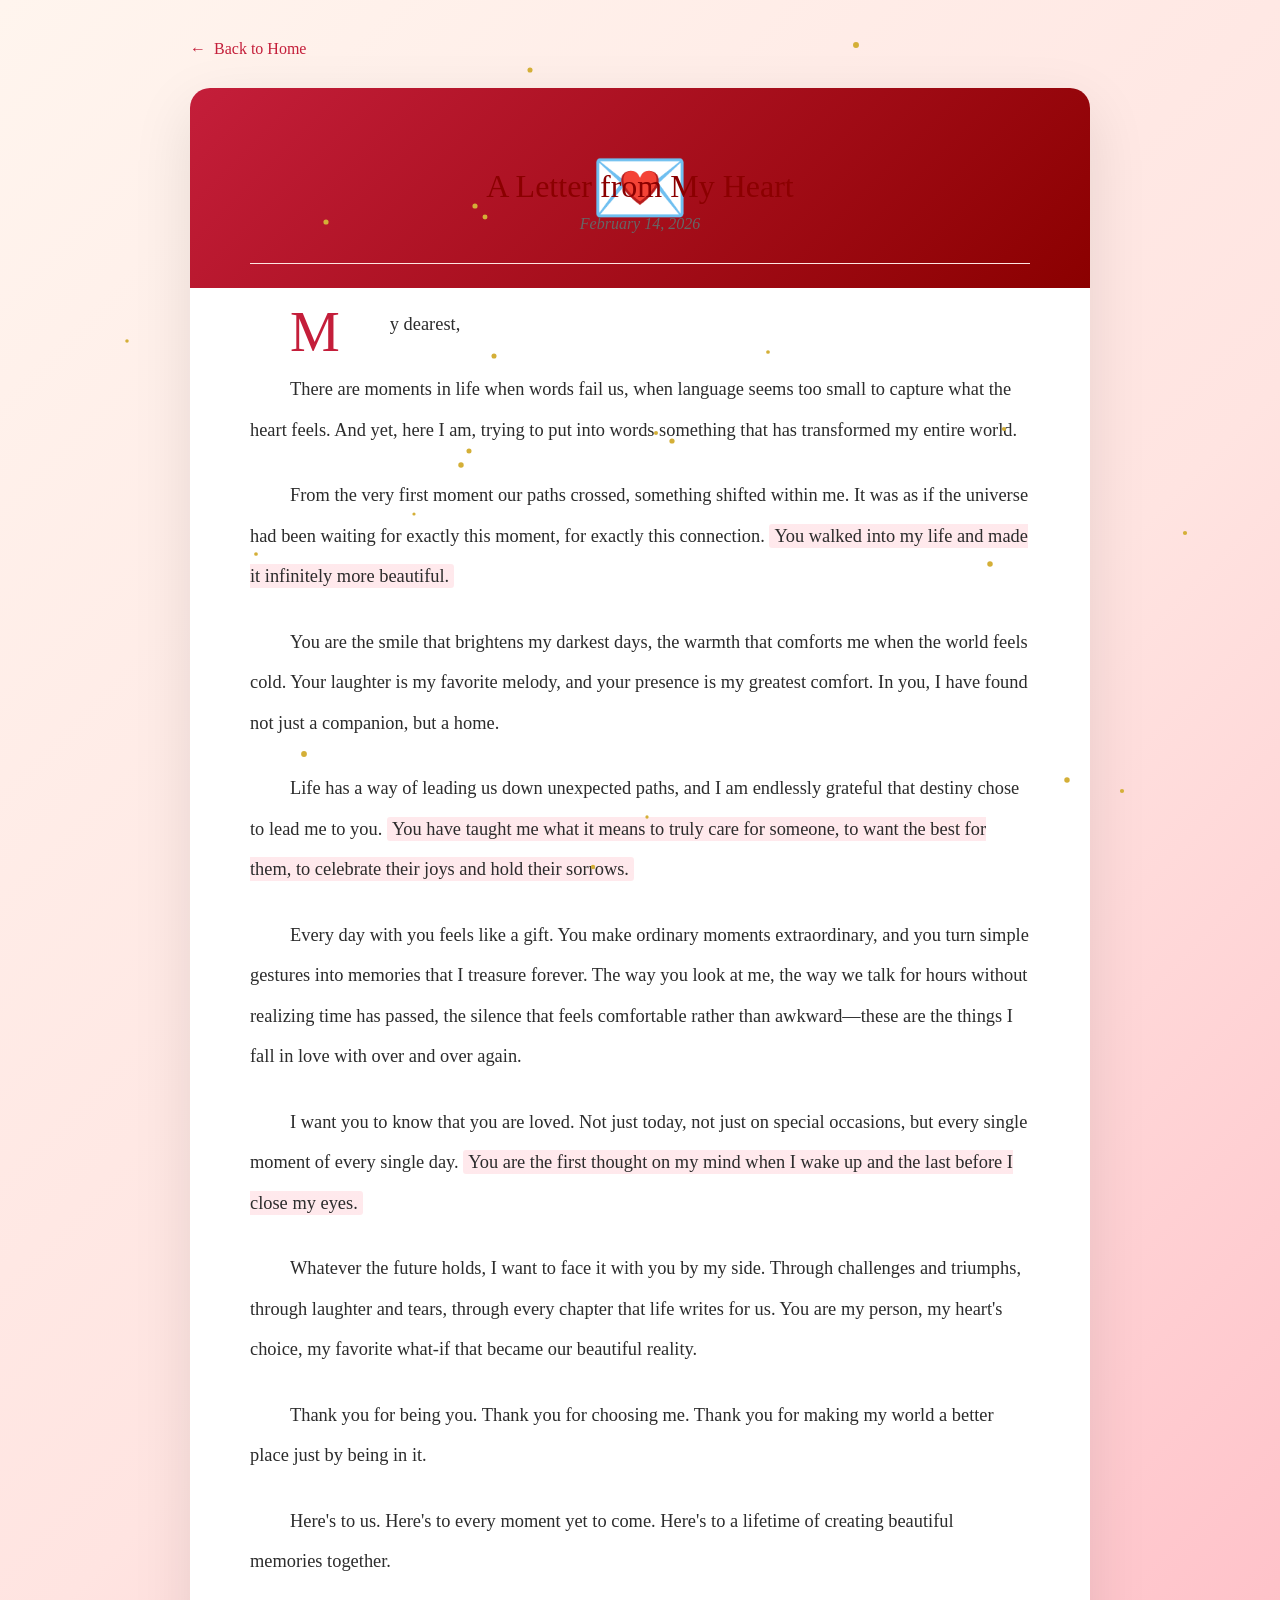
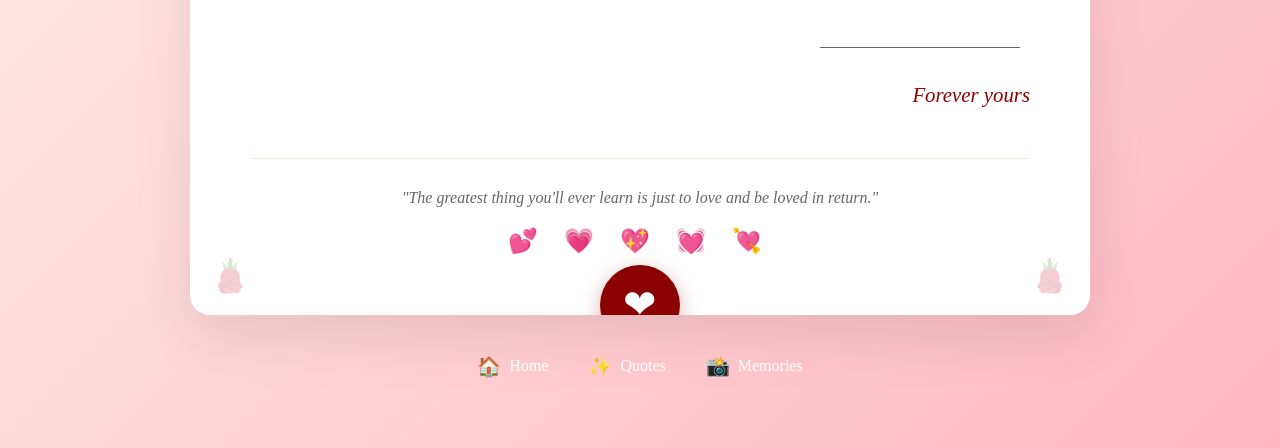
==== letter.html @ 02912dfa "Initial commit - Propose Day website with multiple pages" ====
<!DOCTYPE html>
<html lang="en">
<head>
    <meta charset="UTF-8">
    <meta name="viewport" content="width=device-width, initial-scale=1.0">
    <title>A Letter for You 💌</title>
    <link rel="stylesheet" href="styles.css">
    <style>
        /* Letter-specific styles */
        .letter-page {
            min-height: 100vh;
            background: linear-gradient(135deg, #fff5ee 0%, #ffe4e1 50%, #ffb6c1 100%);
            padding: 40px 20px;
        }
        
        .letter-container {
            max-width: 900px;
            margin: 0 auto;
        }
        
        .back-btn {
            display: inline-flex;
            align-items: center;
            gap: 8px;
            color: var(--primary-red);
            text-decoration: none;
            font-family: 'Georgia', serif;
            margin-bottom: 30px;
            transition: all 0.3s ease;
            opacity: 0;
            animation: fadeInLeft 0.5s ease 0.3s forwards;
        }
        
        .back-btn:hover {
            transform: translateX(-5px);
        }
        
        @keyframes fadeInLeft {
            from {
                opacity: 0;
                transform: translateX(-20px);
            }
            to {
                opacity: 1;
                transform: translateX(0);
            }
        }
        
        .letter-wrapper {
            position: relative;
            background: var(--white);
            border-radius: 20px;
            box-shadow: 0 20px 60px rgba(0, 0, 0, 0.1);
            overflow: hidden;
            opacity: 0;
            animation: fadeInUp 0.8s ease 0.5s forwards;
        }
        
        @keyframes fadeInUp {
            from {
                opacity: 0;
                transform: translateY(30px);
            }
            to {
                opacity: 1;
                transform: translateY(0);
            }
        }
        
        .letter-envelope {
            position: absolute;
            top: 0;
            left: 0;
            right: 0;
            height: 200px;
            background: linear-gradient(135deg, var(--primary-red), var(--deep-red));
            display: flex;
            justify-content: center;
            align-items: center;
            z-index: 1;
        }
        
        .envelope-icon {
            font-size: 5rem;
            animation: float 3s ease-in-out infinite;
        }
        
        @keyframes float {
            0%, 100% {
                transform: translateY(0);
            }
            50% {
                transform: translateY(-10px);
            }
        }
        
        .letter-content {
            padding: 80px 60px 60px;
            position: relative;
            z-index: 2;
        }
        
        .letter-header {
            text-align: center;
            margin-bottom: 40px;
            padding-bottom: 30px;
            border-bottom: 1px solid var(--light-pink);
        }
        
        .letter-title {
            font-size: 2rem;
            color: var(--deep-red);
            margin-bottom: 10px;
            font-weight: 500;
        }
        
        .letter-date {
            color: var(--text-light);
            font-style: italic;
        }
        
        .letter-body {
            font-size: 1.15rem;
            line-height: 2.2;
            color: var(--text-dark);
        }
        
        .letter-body p {
            margin-bottom: 25px;
            text-indent: 40px;
        }
        
        .letter-body p:first-of-type::first-letter {
            font-size: 3.5rem;
            float: left;
            line-height: 1;
            padding-right: 10px;
            color: var(--primary-red);
            font-weight: 500;
        }
        
        .highlight {
            background: linear-gradient(120deg, transparent 0%, transparent 0%, rgba(255, 182, 193, 0.3) 0%, rgba(255, 182, 193, 0.3) 100%);
            padding: 2px 5px;
            border-radius: 3px;
        }
        
        .letter-signature {
            margin-top: 50px;
            text-align: right;
        }
        
        .signature-line {
            display: inline-block;
            width: 200px;
            height: 1px;
            background: var(--text-light);
            margin-bottom: 10px;
            margin-right: 10px;
        }
        
        .signature-text {
            font-family: 'Georgia', serif;
            font-size: 1.3rem;
            font-style: italic;
            color: var(--deep-red);
        }
        
        .decorative-elements {
            position: absolute;
            top: 0;
            left: 0;
            right: 0;
            bottom: 0;
            pointer-events: none;
            overflow: hidden;
        }
        
        .corner-decor {
            position: absolute;
            font-size: 2rem;
            opacity: 0.2;
        }
        
        .corner-decor.top-left {
            top: 20px;
            left: 20px;
        }
        
        .corner-decor.top-right {
            top: 20px;
            right: 20px;
            transform: scaleX(-1);
        }
        
        .corner-decor.bottom-left {
            bottom: 20px;
            left: 20px;
            transform: scaleY(-1);
        }
        
        .corner-decor.bottom-right {
            bottom: 20px;
            right: 20px;
            transform: scale(-1);
        }
        
        .letter-footer {
            text-align: center;
            margin-top: 40px;
            padding-top: 30px;
            border-top: 1px solid var(--light-pink);
        }
        
        .footer-quote {
            font-style: italic;
            color: var(--text-light);
            font-size: 1rem;
        }
        
        .hearts-row {
            margin-top: 20px;
            font-size: 1.5rem;
            letter-spacing: 10px;
        }
        
        /* Sealed envelope animation */
        .seal {
            position: absolute;
            bottom: -30px;
            left: 50%;
            transform: translateX(-50%);
            width: 80px;
            height: 80px;
            background: var(--deep-red);
            border-radius: 50%;
            display: flex;
            justify-content: center;
            align-items: center;
            box-shadow: 0 5px 20px rgba(139, 0, 0, 0.3);
            z-index: 3;
        }
        
        .seal::before {
            content: '❤';
            font-size: 2.5rem;
            color: var(--white);
        }
        
        /* Responsive */
        @media (max-width: 768px) {
            .letter-content {
                padding: 70px 30px 50px;
            }
            
            .letter-body {
                font-size: 1.05rem;
            }
            
            .letter-body p {
                text-indent: 25px;
            }
            
            .letter-title {
                font-size: 1.6rem;
            }
            
            .envelope-icon {
                font-size: 3.5rem;
            }
        }
        
        @media (max-width: 480px) {
            .letter-content {
                padding: 60px 20px 40px;
            }
            
            .letter-body p {
                text-indent: 20px;
            }
            
            .letter-body p:first-of-type::first-letter {
                font-size: 2.5rem;
            }
        }
    </style>
</head>
<body class="letter-page">
    <!-- Floating Hearts Background -->
    <div class="hearts-container" id="heartsContainer"></div>
    
    <!-- Particle Effects -->
    <div class="particles" id="particles"></div>
    
    <div class="letter-container">
        <!-- Back Button -->
        <a href="index.html" class="back-btn">
            <span>←</span>
            <span>Back to Home</span>
        </a>
        
        <!-- Letter Wrapper -->
        <div class="letter-wrapper">
            <div class="decorative-elements">
                <span class="corner-decor top-left">🌹</span>
                <span class="corner-decor top-right">🌹</span>
                <span class="corner-decor bottom-left">🌹</span>
                <span class="corner-decor bottom-right">🌹</span>
            </div>
            
            <div class="letter-envelope">
                <span class="envelope-icon">💌</span>
            </div>
            
            <div class="seal"></div>
            
            <div class="letter-content">
                <div class="letter-header">
                    <h1 class="letter-title">A Letter from My Heart</h1>
                    <p class="letter-date">February 14, 2026</p>
                </div>
                
                <div class="letter-body">
                    <p>My dearest,</p>
                    
                    <p>There are moments in life when words fail us, when language seems too small to capture what the heart feels. And yet, here I am, trying to put into words something that has transformed my entire world.</p>
                    
                    <p>From the very first moment our paths crossed, something shifted within me. It was as if the universe had been waiting for exactly this moment, for exactly this connection. <span class="highlight">You walked into my life and made it infinitely more beautiful.</span></p>
                    
                    <p>You are the smile that brightens my darkest days, the warmth that comforts me when the world feels cold. Your laughter is my favorite melody, and your presence is my greatest comfort. In you, I have found not just a companion, but a home.</p>
                    
                    <p>Life has a way of leading us down unexpected paths, and I am endlessly grateful that destiny chose to lead me to you. <span class="highlight">You have taught me what it means to truly care for someone, to want the best for them, to celebrate their joys and hold their sorrows.</span></p>
                    
                    <p>Every day with you feels like a gift. You make ordinary moments extraordinary, and you turn simple gestures into memories that I treasure forever. The way you look at me, the way we talk for hours without realizing time has passed, the silence that feels comfortable rather than awkward—these are the things I fall in love with over and over again.</p>
                    
                    <p>I want you to know that you are loved. Not just today, not just on special occasions, but every single moment of every single day. <span class="highlight">You are the first thought on my mind when I wake up and the last before I close my eyes.</span></p>
                    
                    <p>Whatever the future holds, I want to face it with you by my side. Through challenges and triumphs, through laughter and tears, through every chapter that life writes for us. You are my person, my heart's choice, my favorite what-if that became our beautiful reality.</p>
                    
                    <p>Thank you for being you. Thank you for choosing me. Thank you for making my world a better place just by being in it.</p>
                    
                    <p>Here's to us. Here's to every moment yet to come. Here's to a lifetime of creating beautiful memories together.</p>
                    
                    <div class="letter-signature">
                        <span class="signature-line"></span>
                        <div class="signature-text">Forever yours</div>
                    </div>
                </div>
                
                <div class="letter-footer">
                    <p class="footer-quote">"The greatest thing you'll ever learn is just to love and be loved in return."</p>
                    <div class="hearts-row">💕 💗 💖 💓 💘</div>
                </div>
            </div>
        </div>
        
        <!-- Navigation -->
        <nav class="footer-nav" style="margin-top: 40px; opacity: 0; animation: fadeIn 1s ease 1s forwards;">
            <a href="index.html" class="footer-link">
                <span class="link-icon">🏠</span>
                Home
            </a>
            <a href="quotes.html" class="footer-link">
                <span class="link-icon">✨</span>
                Quotes
            </a>
            <a href="memories.html" class="footer-link">
                <span class="link-icon">📸</span>
                Memories
            </a>
        </nav>
    </div>
    
    <script src="script.js"></script>
</body>
</html>
---- styles.css ----
/* Propose Day Website - Main Styles */

/* CSS Reset & Base */
* {
    margin: 0;
    padding: 0;
    box-sizing: border-box;
}

:root {
    --primary-red: #c41e3a;
    --deep-red: #8b0000;
    --soft-pink: #ffb6c1;
    --light-pink: #ffe4e1;
    --cream: #fff5ee;
    --white: #ffffff;
    --gold: #d4af37;
    --gold-light: #f4e4bc;
    --text-dark: #2c2c2c;
    --text-light: #666666;
    --shadow: rgba(196, 30, 58, 0.2);
}

html {
    scroll-behavior: smooth;
}

body {
    font-family: 'Georgia', 'Times New Roman', serif;
    background: linear-gradient(135deg, #fff5ee 0%, #ffe4e1 50%, #ffb6c1 100%);
    min-height: 100vh;
    color: var(--text-dark);
    overflow-x: hidden;
    cursor: default;
}

/* Floating Hearts Container */
.hearts-container {
    position: fixed;
    top: 0;
    left: 0;
    width: 100%;
    height: 100%;
    pointer-events: none;
    overflow: hidden;
    z-index: 1;
}

.heart {
    position: absolute;
    bottom: -100px;
    animation: floatUp linear infinite;
    opacity: 0;
    font-size: 20px;
}

@keyframes floatUp {
    0% {
        transform: translateY(0) rotate(0deg);
        opacity: 0;
    }
    10% {
        opacity: 0.8;
    }
    90% {
        opacity: 0.6;
    }
    100% {
        transform: translateY(-100vh) rotate(360deg);
        opacity: 0;
    }
}

/* Particles */
.particles {
    position: fixed;
    top: 0;
    left: 0;
    width: 100%;
    height: 100%;
    pointer-events: none;
    z-index: 2;
}

.particle {
    position: absolute;
    width: 6px;
    height: 6px;
    background: var(--gold);
    border-radius: 50%;
    animation: sparkle 3s ease-in-out infinite;
}

@keyframes sparkle {
    0%, 100% {
        opacity: 0;
        transform: scale(0);
    }
    50% {
        opacity: 1;
        transform: scale(1);
    }
}

/* Main Container */
.main-container {
    position: relative;
    z-index: 10;
}

/* Hero Section */
.hero {
    min-height: 100vh;
    display: flex;
    flex-direction: column;
    justify-content: center;
    align-items: center;
    text-align: center;
    padding: 40px 20px;
    position: relative;
}

.hero::before {
    content: '';
    position: absolute;
    top: 0;
    left: 0;
    right: 0;
    bottom: 0;
    background: radial-gradient(ellipse at center, transparent 0%, rgba(255, 228, 225, 0.3) 100%);
    pointer-events: none;
}

.hero-content {
    position: relative;
    z-index: 5;
}

.date-badge {
    display: inline-block;
    padding: 10px 25px;
    background: linear-gradient(135deg, var(--primary-red), var(--deep-red));
    color: var(--white);
    border-radius: 50px;
    font-size: 0.9rem;
    font-family: 'Arial', sans-serif;
    letter-spacing: 2px;
    margin-bottom: 30px;
    box-shadow: 0 4px 15px var(--shadow);
    animation: pulse 2s ease-in-out infinite;
}

@keyframes pulse {
    0%, 100% {
        transform: scale(1);
        box-shadow: 0 4px 15px var(--shadow);
    }
    50% {
        transform: scale(1.05);
        box-shadow: 0 8px 25px var(--shadow);
    }
}

.title {
    font-size: clamp(2.5rem, 8vw, 6rem);
    font-weight: 300;
    letter-spacing: 8px;
    margin-bottom: 20px;
    text-transform: uppercase;
}

.title-word {
    display: inline-block;
    animation: fadeInUp 0.5s ease forwards;
    opacity: 0;
    transform: translateY(20px);
}

.title-word:nth-child(1) { animation-delay: 0.1s; }
.title-word:nth-child(2) { animation-delay: 0.15s; }
.title-word:nth-child(3) { animation-delay: 0.2s; }
.title-word:nth-child(4) { animation-delay: 0.25s; }
.title-word:nth-child(5) { animation-delay: 0.3s; }
.title-word:nth-child(6) { animation-delay: 0.35s; }
.title-word:nth-child(7) { animation-delay: 0.4s; }
.title-word:nth-child(9) { animation-delay: 0.5s; }
.title-word:nth-child(10) { animation-delay: 0.55s; }
.title-word:nth-child(11) { animation-delay: 0.6s; }

@keyframes fadeInUp {
    to {
        opacity: 1;
        transform: translateY(0);
    }
}

.title-spacer {
    display: inline-block;
    width: 30px;
}

.tagline {
    font-size: 1.2rem;
    font-style: italic;
    color: var(--primary-red);
    margin-bottom: 20px;
    opacity: 0;
    animation: fadeIn 1s ease 0.8s forwards;
}

.heart-line {
    width: 100px;
    height: 2px;
    background: linear-gradient(90deg, transparent, var(--primary-red), transparent);
    margin: 25px auto;
    position: relative;
}

.heart-line::before,
.heart-line::after {
    content: '❤';
    position: absolute;
    top: 50%;
    transform: translateY(-50%);
    color: var(--primary-red);
    font-size: 14px;
}

.heart-line::before {
    left: -15px;
}

.heart-line::after {
    right: -15px;
}

.subtitle {
    font-size: 1rem;
    color: var(--text-light);
    font-style: italic;
    margin-bottom: 40px;
    opacity: 0;
    animation: fadeIn 1s ease 1s forwards;
}

@keyframes fadeIn {
    to {
        opacity: 1;
    }
}

/* CTA Buttons */
.cta-buttons {
    display: flex;
    gap: 20px;
    justify-content: center;
    flex-wrap: wrap;
    margin-top: 30px;
    opacity: 0;
    animation: fadeIn 1s ease 1.2s forwards;
}

.btn {
    display: inline-flex;
    align-items: center;
    gap: 10px;
    padding: 15px 35px;
    font-size: 1rem;
    font-family: 'Georgia', serif;
    text-decoration: none;
    border-radius: 50px;
    transition: all 0.3s ease;
    cursor: pointer;
    border: none;
}

.btn-primary {
    background: linear-gradient(135deg, var(--primary-red), var(--deep-red));
    color: var(--white);
    box-shadow: 0 5px 20px var(--shadow);
}

.btn-primary:hover {
    transform: translateY(-3px);
    box-shadow: 0 10px 30px var(--shadow);
}

.btn-secondary {
    background: var(--white);
    color: var(--primary-red);
    border: 2px solid var(--primary-red);
}

.btn-secondary:hover {
    background: var(--soft-pink);
    transform: translateY(-3px);
}

.btn-icon {
    font-size: 1.2rem;
}

/* Scroll Indicator */
.scroll-indicator {
    position: absolute;
    bottom: 40px;
    left: 50%;
    transform: translateX(-50%);
    text-align: center;
    opacity: 0;
    animation: fadeIn 1s ease 1.5s forwards;
}

.scroll-indicator span {
    font-size: 0.85rem;
    color: var(--text-light);
    letter-spacing: 2px;
}

.scroll-arrow {
    width: 20px;
    height: 20px;
    border-right: 2px solid var(--primary-red);
    border-bottom: 2px solid var(--primary-red);
    transform: rotate(45deg);
    margin: 15px auto 0;
    animation: bounce 2s ease-in-out infinite;
}

@keyframes bounce {
    0%, 20%, 50%, 80%, 100% {
        transform: rotate(45deg) translateY(0);
    }
    40% {
        transform: rotate(45deg) translateY(10px);
    }
    60% {
        transform: rotate(45deg) translateY(5px);
    }
}

/* Features Section */
.features {
    padding: 100px 20px;
    background: var(--white);
}

.section-header {
    text-align: center;
    margin-bottom: 60px;
}

.section-title {
    font-size: 2.5rem;
    font-weight: 400;
    color: var(--deep-red);
    margin-bottom: 15px;
}

.section-subtitle {
    font-size: 1.1rem;
    color: var(--text-light);
    font-style: italic;
}

.features-grid {
    display: grid;
    grid-template-columns: repeat(auto-fit, minmax(280px, 1fr));
    gap: 40px;
    max-width: 1200px;
    margin: 0 auto;
}

.feature-card {
    text-align: center;
    padding: 40px 30px;
    background: linear-gradient(135deg, var(--cream), var(--light-pink));
    border-radius: 20px;
    transition: all 0.3s ease;
    cursor: pointer;
}

.feature-card:hover {
    transform: translateY(-10px);
    box-shadow: 0 20px 40px var(--shadow);
}

.feature-icon {
    font-size: 3rem;
    margin-bottom: 20px;
}

.feature-card h3 {
    font-size: 1.4rem;
    color: var(--deep-red);
    margin-bottom: 15px;
    font-weight: 500;
}

.feature-card p {
    font-size: 1rem;
    color: var(--text-light);
    line-height: 1.8;
}

/* Countdown Section */
.countdown-section {
    padding: 100px 20px;
    background: linear-gradient(135deg, var(--deep-red), var(--primary-red));
    text-align: center;
}

.countdown-title {
    font-size: 2rem;
    color: var(--white);
    margin-bottom: 40px;
    font-weight: 400;
}

.countdown {
    display: flex;
    justify-content: center;
    align-items: center;
    gap: 20px;
    flex-wrap: wrap;
}

.countdown-item {
    background: rgba(255, 255, 255, 0.1);
    padding: 25px 35px;
    border-radius: 15px;
    backdrop-filter: blur(10px);
    min-width: 120px;
}

.countdown-number {
    display: block;
    font-size: 3rem;
    font-weight: 300;
    color: var(--gold-light);
    font-family: 'Arial', sans-serif;
}

.countdown-label {
    font-size: 0.9rem;
    color: rgba(255, 255, 255, 0.8);
    letter-spacing: 2px;
    text-transform: uppercase;
}

.countdown-separator {
    font-size: 2.5rem;
    color: var(--gold);
    font-weight: 300;
}

.countdown-message {
    margin-top: 40px;
    font-size: 1.1rem;
    color: rgba(255, 255, 255, 0.9);
    font-style: italic;
}

/* Message Section */
.message-section {
    padding: 100px 20px;
    background: var(--cream);
}

.message-container {
    max-width: 800px;
    margin: 0 auto;
    text-align: center;
}

.message-box {
    background: var(--white);
    padding: 50px 40px;
    border-radius: 20px;
    box-shadow: 0 10px 40px var(--shadow);
    margin-bottom: 30px;
    position: relative;
    overflow: hidden;
}

.message-box::before {
    content: '"';
    position: absolute;
    top: 20px;
    left: 30px;
    font-size: 5rem;
    color: var(--soft-pink);
    font-family: Georgia, serif;
    line-height: 1;
}

.message-text {
    font-size: 1.3rem;
    line-height: 2;
    color: var(--text-dark);
    font-style: italic;
    position: relative;
    z-index: 1;
}

.reveal-btn {
    background: linear-gradient(135deg, var(--primary-red), var(--deep-red));
    color: var(--white);
    padding: 15px 40px;
    font-size: 1rem;
    font-family: 'Georgia', serif;
    border: none;
    border-radius: 50px;
    cursor: pointer;
    transition: all 0.3s ease;
    box-shadow: 0 5px 20px var(--shadow);
}

.reveal-btn:hover {
    transform: translateY(-3px);
    box-shadow: 0 10px 30px var(--shadow);
}

/* Footer */
.main-footer {
    background: var(--text-dark);
    padding: 50px 20px;
    text-align: center;
}

.footer-nav {
    display: flex;
    justify-content: center;
    gap: 40px;
    flex-wrap: wrap;
    margin-bottom: 30px;
}

.footer-link {
    display: flex;
    align-items: center;
    gap: 8px;
    color: var(--white);
    text-decoration: none;
    font-size: 1rem;
    transition: all 0.3s ease;
}

.footer-link:hover {
    color: var(--soft-pink);
    transform: scale(1.05);
}

.link-icon {
    font-size: 1.2rem;
}

.footer-note {
    color: rgba(255, 255, 255, 0.6);
    font-size: 0.9rem;
}

/* Cursor Sparkle */
.cursor-sparkle {
    position: fixed;
    width: 20px;
    height: 20px;
    pointer-events: none;
    z-index: 10000;
    transform: translate(-50%, -50%);
}

.cursor-sparkle::before {
    content: '❤';
    font-size: 12px;
    color: var(--primary-red);
    opacity: 0;
    transition: opacity 0.2s ease;
}

/* Responsive Design */
@media (max-width: 768px) {
    .title {
        letter-spacing: 4px;
    }
    
    .title-spacer {
        width: 15px;
    }
    
    .cta-buttons {
        flex-direction: column;
        align-items: center;
    }
    
    .btn {
        width: 100%;
        max-width: 280px;
        justify-content: center;
    }
    
    .countdown-item {
        padding: 20px 25px;
        min-width: 100px;
    }
    
    .countdown-number {
        font-size: 2.5rem;
    }
    
    .features-grid {
        gap: 20px;
    }
    
    .footer-nav {
        gap: 20px;
    }
}

@media (max-width: 480px) {
    .title {
        font-size: 2rem;
        letter-spacing: 2px;
    }
    
    .tagline {
        font-size: 1rem;
    }
    
    .feature-card {
        padding: 30px 20px;
    }
    
    .message-box {
        padding: 40px 25px;
    }
    
    .message-text {
        font-size: 1.1rem;
    }
}

/* Animation Classes */
.fade-in {
    opacity: 0;
    transform: translateY(20px);
    transition: all 0.6s ease;
}

.fade-in.visible {
    opacity: 1;
    transform: translateY(0);
}

/* Glitch Effect for Special Moments */
@keyframes heartBeat {
    0%, 100% {
        transform: scale(1);
    }
    14% {
        transform: scale(1.3);
    }
    28% {
        transform: scale(1);
    }
    42% {
        transform: scale(1.3);
    }
    70% {
        transform: scale(1);
    }
}

.heartbeat {
    animation: heartBeat 1.5s ease-in-out infinite;
}

/* Loading Animation */
.loading {
    position: fixed;
    top: 0;
    left: 0;
    width: 100%;
    height: 100%;
    background: var(--cream);
    display: flex;
    justify-content: center;
    align-items: center;
    z-index: 9999;
    transition: opacity 0.5s ease, visibility 0.5s ease;
}

.loading.hidden {
    opacity: 0;
    visibility: hidden;
}

.loading-heart {
    font-size: 3rem;
    animation: heartBeat 1.5s ease-in-out infinite;
}
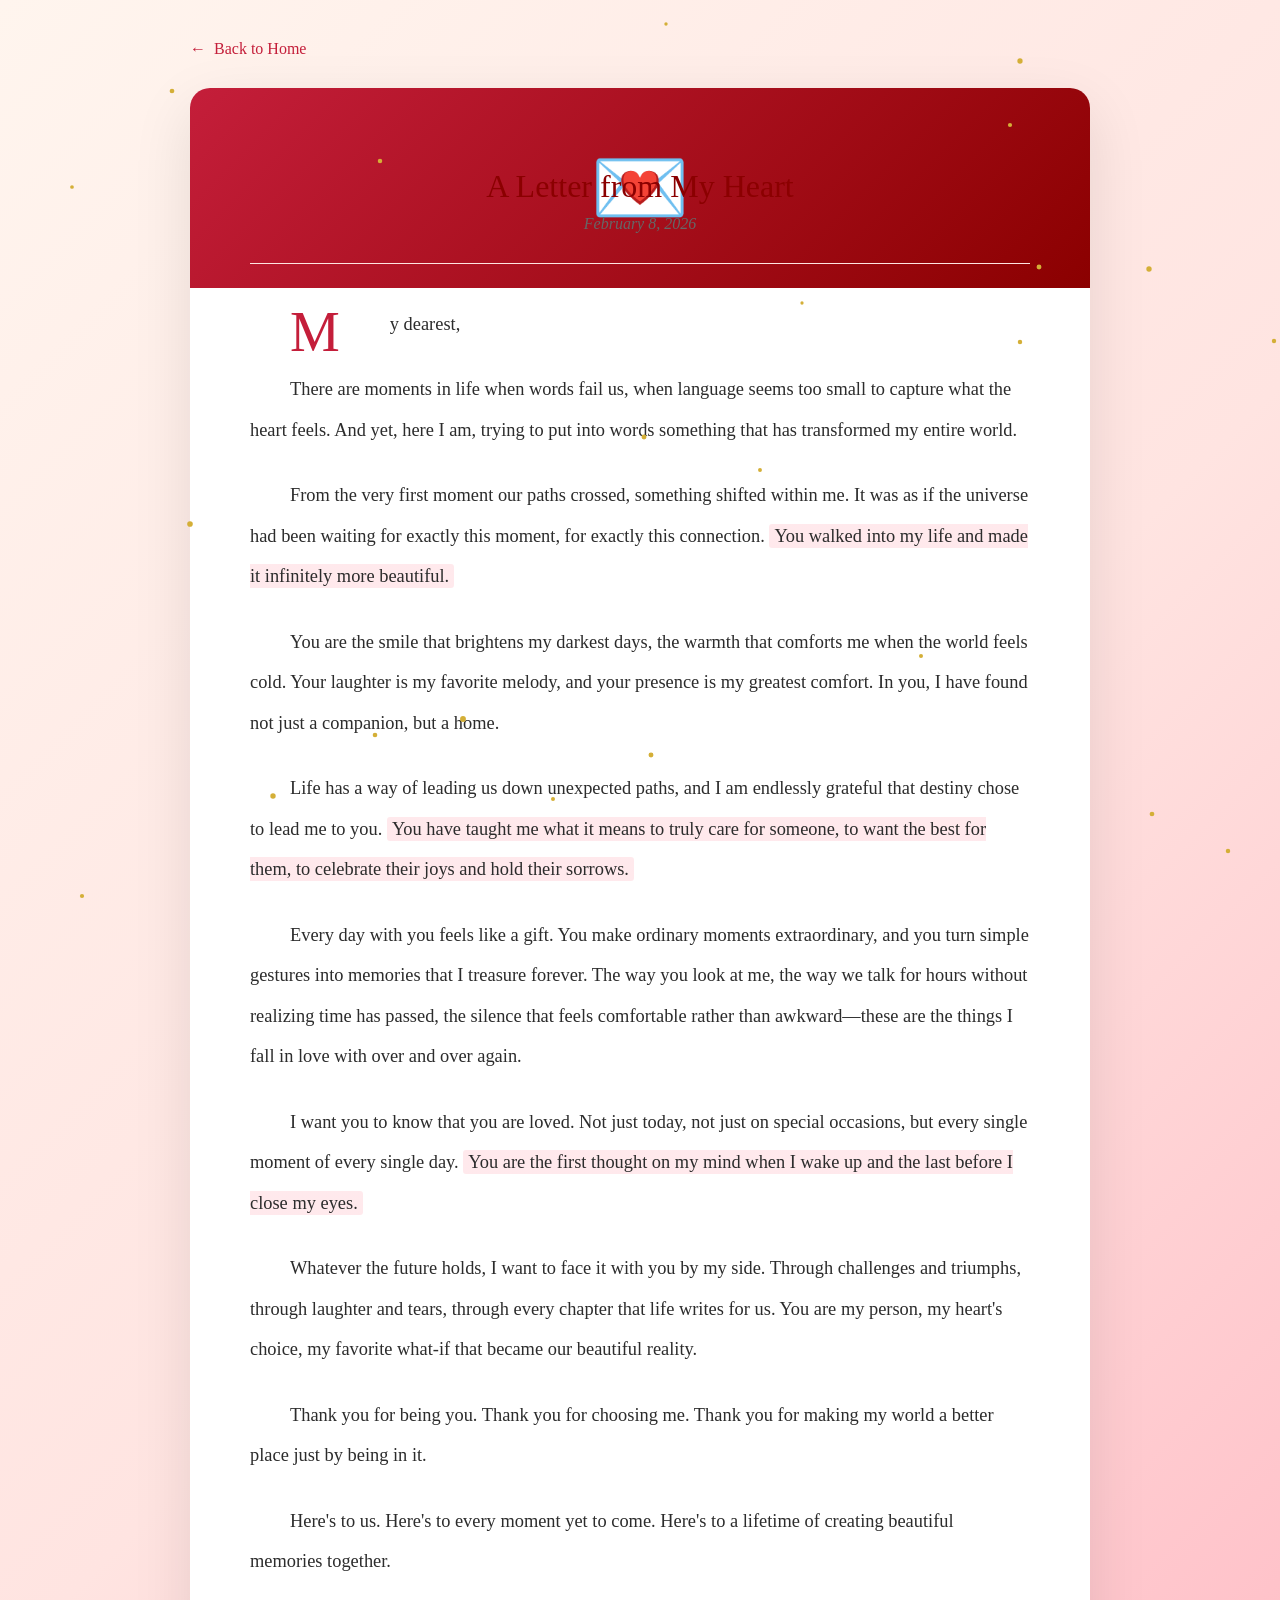
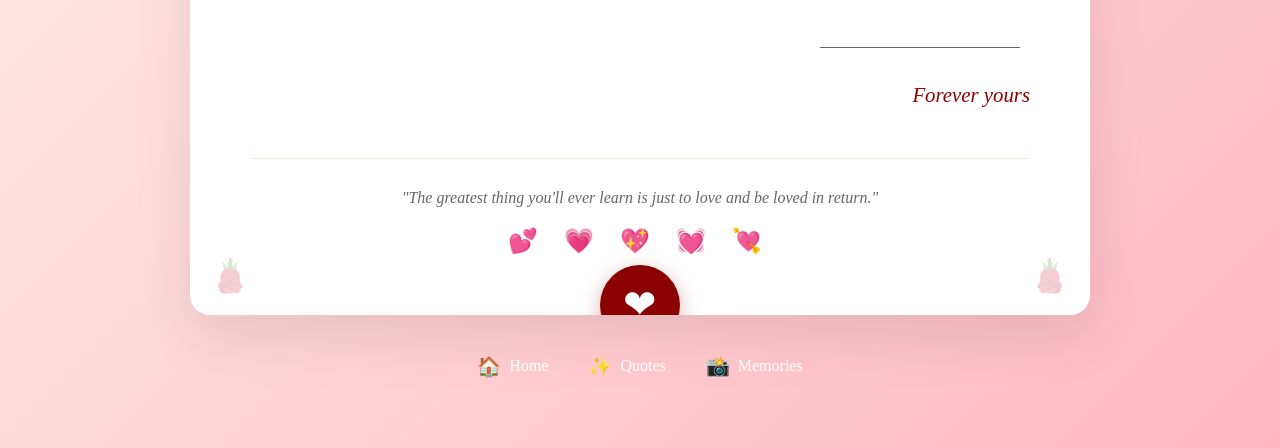
==== commit df1f97a1: "Fix: Changed date from Feb 14 to Feb 8 (Propose Day)" ====
--- a/letter.html
+++ b/letter.html
@@ -317,7 +317,7 @@
             <div class="letter-content">
                 <div class="letter-header">
                     <h1 class="letter-title">A Letter from My Heart</h1>
-                    <p class="letter-date">February 14, 2026</p>
+                    <p class="letter-date">February 8, 2026</p>
                 </div>
                 
                 <div class="letter-body">
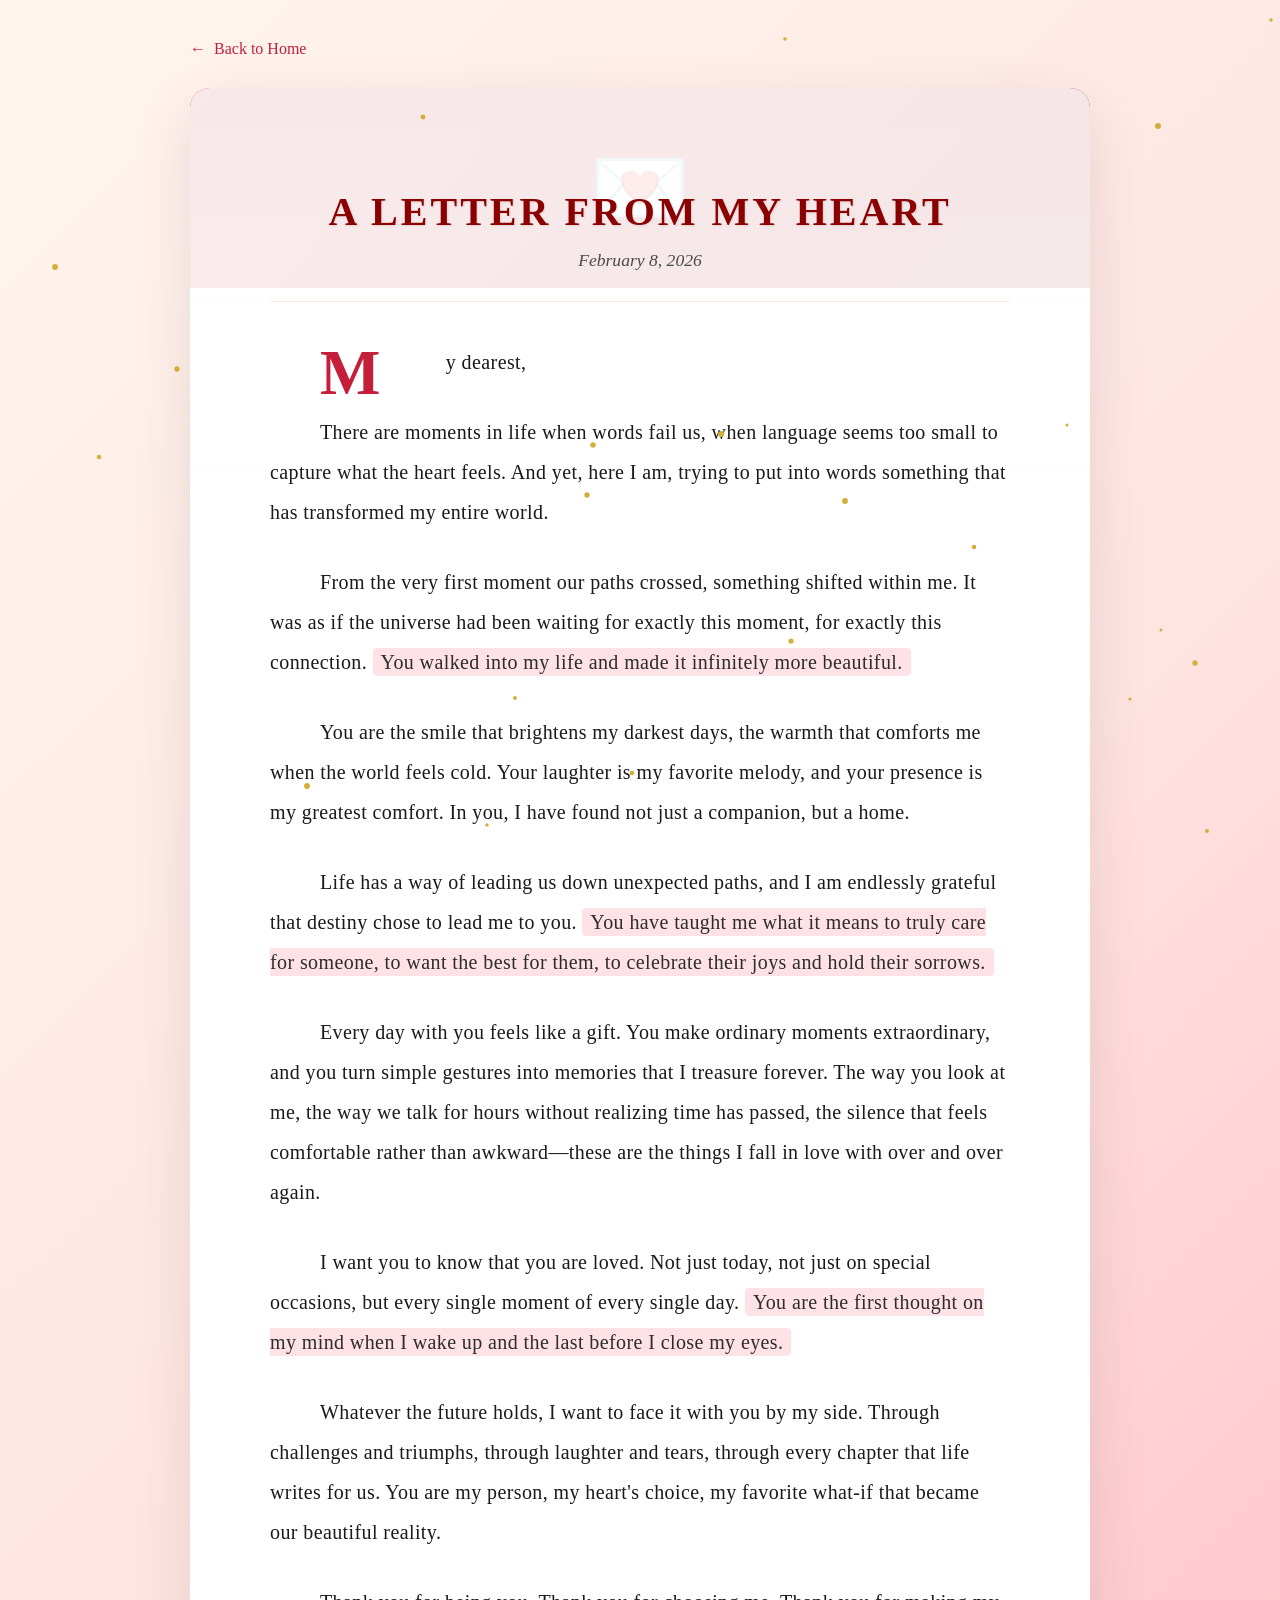
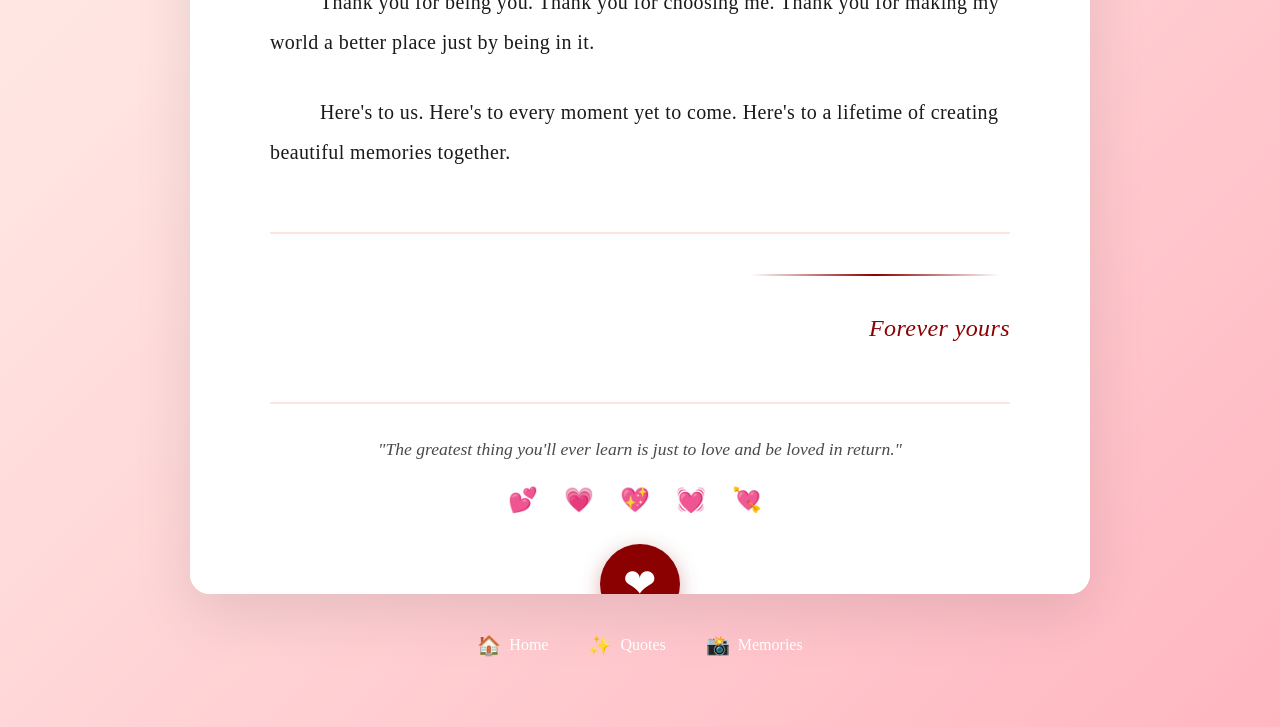
==== commit 20e66c23: "fix: Improve letter font visibility and readability" ====
--- a/letter.html
+++ b/letter.html
@@ -95,9 +95,10 @@
         }
         
         .letter-content {
-            padding: 80px 60px 60px;
+            padding: 100px 80px 80px;
             position: relative;
             z-index: 2;
+            background: linear-gradient(to bottom, rgba(255,255,255,0.9), rgba(255,255,255,1));
         }
         
         .letter-header {
@@ -108,62 +109,79 @@
         }
         
         .letter-title {
-            font-size: 2rem;
-            color: var(--deep-red);
-            margin-bottom: 10px;
+            font-family: 'Georgia', serif;
+            font-size: 2.5rem;
+            color: #8b0000;
+            margin-bottom: 15px;
+            font-weight: 600;
+            text-transform: uppercase;
+            letter-spacing: 3px;
+            text-shadow: 1px 1px 2px rgba(0,0,0,0.1);
+        }
+        
+        .letter-date {
+            font-family: 'Georgia', serif;
+            color: #4a4a4a;
+            font-style: italic;
+            font-size: 1.1rem;
+        }
+        
+        .letter-body {
+            font-family: 'Georgia', 'Times New Roman', serif;
+            font-size: 1.25rem;
+            line-height: 2;
+            color: #1a1a1a;
+            font-weight: 400;
+            letter-spacing: 0.02em;
+        }
+        
+        .letter-body p {
+            margin-bottom: 30px;
+            text-indent: 50px;
+        }
+        
+        .letter-body p:first-of-type::first-letter {
+            font-size: 4rem;
+            float: left;
+            line-height: 0.8;
+            padding-right: 15px;
+            padding-top: 5px;
+            color: var(--primary-red);
+            font-weight: 600;
+            font-family: 'Georgia', serif;
+        }
+        
+        .highlight {
+            background: linear-gradient(120deg, transparent 0%, transparent 0%, rgba(255, 182, 193, 0.4) 0%, rgba(255, 182, 193, 0.4) 100%);
+            padding: 3px 8px;
+            border-radius: 4px;
             font-weight: 500;
-        }
-        
-        .letter-date {
-            color: var(--text-light);
-            font-style: italic;
-        }
-        
-        .letter-body {
-            font-size: 1.15rem;
-            line-height: 2.2;
-            color: var(--text-dark);
-        }
-        
-        .letter-body p {
-            margin-bottom: 25px;
-            text-indent: 40px;
-        }
-        
-        .letter-body p:first-of-type::first-letter {
-            font-size: 3.5rem;
-            float: left;
-            line-height: 1;
-            padding-right: 10px;
-            color: var(--primary-red);
-            font-weight: 500;
-        }
-        
-        .highlight {
-            background: linear-gradient(120deg, transparent 0%, transparent 0%, rgba(255, 182, 193, 0.3) 0%, rgba(255, 182, 193, 0.3) 100%);
-            padding: 2px 5px;
-            border-radius: 3px;
+            color: #2c2c2c;
         }
         
         .letter-signature {
-            margin-top: 50px;
+            margin-top: 60px;
             text-align: right;
+            padding-top: 30px;
+            border-top: 2px solid var(--light-pink);
         }
         
         .signature-line {
             display: inline-block;
-            width: 200px;
-            height: 1px;
-            background: var(--text-light);
-            margin-bottom: 10px;
+            width: 250px;
+            height: 2px;
+            background: linear-gradient(90deg, transparent, var(--deep-red), transparent);
+            margin-bottom: 15px;
             margin-right: 10px;
         }
         
         .signature-text {
-            font-family: 'Georgia', serif;
-            font-size: 1.3rem;
+            font-family: 'Georgia', 'Brush Script MT', cursive;
+            font-size: 1.5rem;
             font-style: italic;
-            color: var(--deep-red);
+            color: #8b0000;
+            font-weight: 500;
+            display: block;
         }
         
         .decorative-elements {
@@ -207,15 +225,18 @@
         
         .letter-footer {
             text-align: center;
-            margin-top: 40px;
+            margin-top: 50px;
             padding-top: 30px;
-            border-top: 1px solid var(--light-pink);
+            border-top: 2px solid var(--light-pink);
         }
         
         .footer-quote {
+            font-family: 'Georgia', serif;
             font-style: italic;
-            color: var(--text-light);
-            font-size: 1rem;
+            color: #4a4a4a;
+            font-size: 1.1rem;
+            line-height: 1.8;
+            font-weight: 400;
         }
         
         .hearts-row {
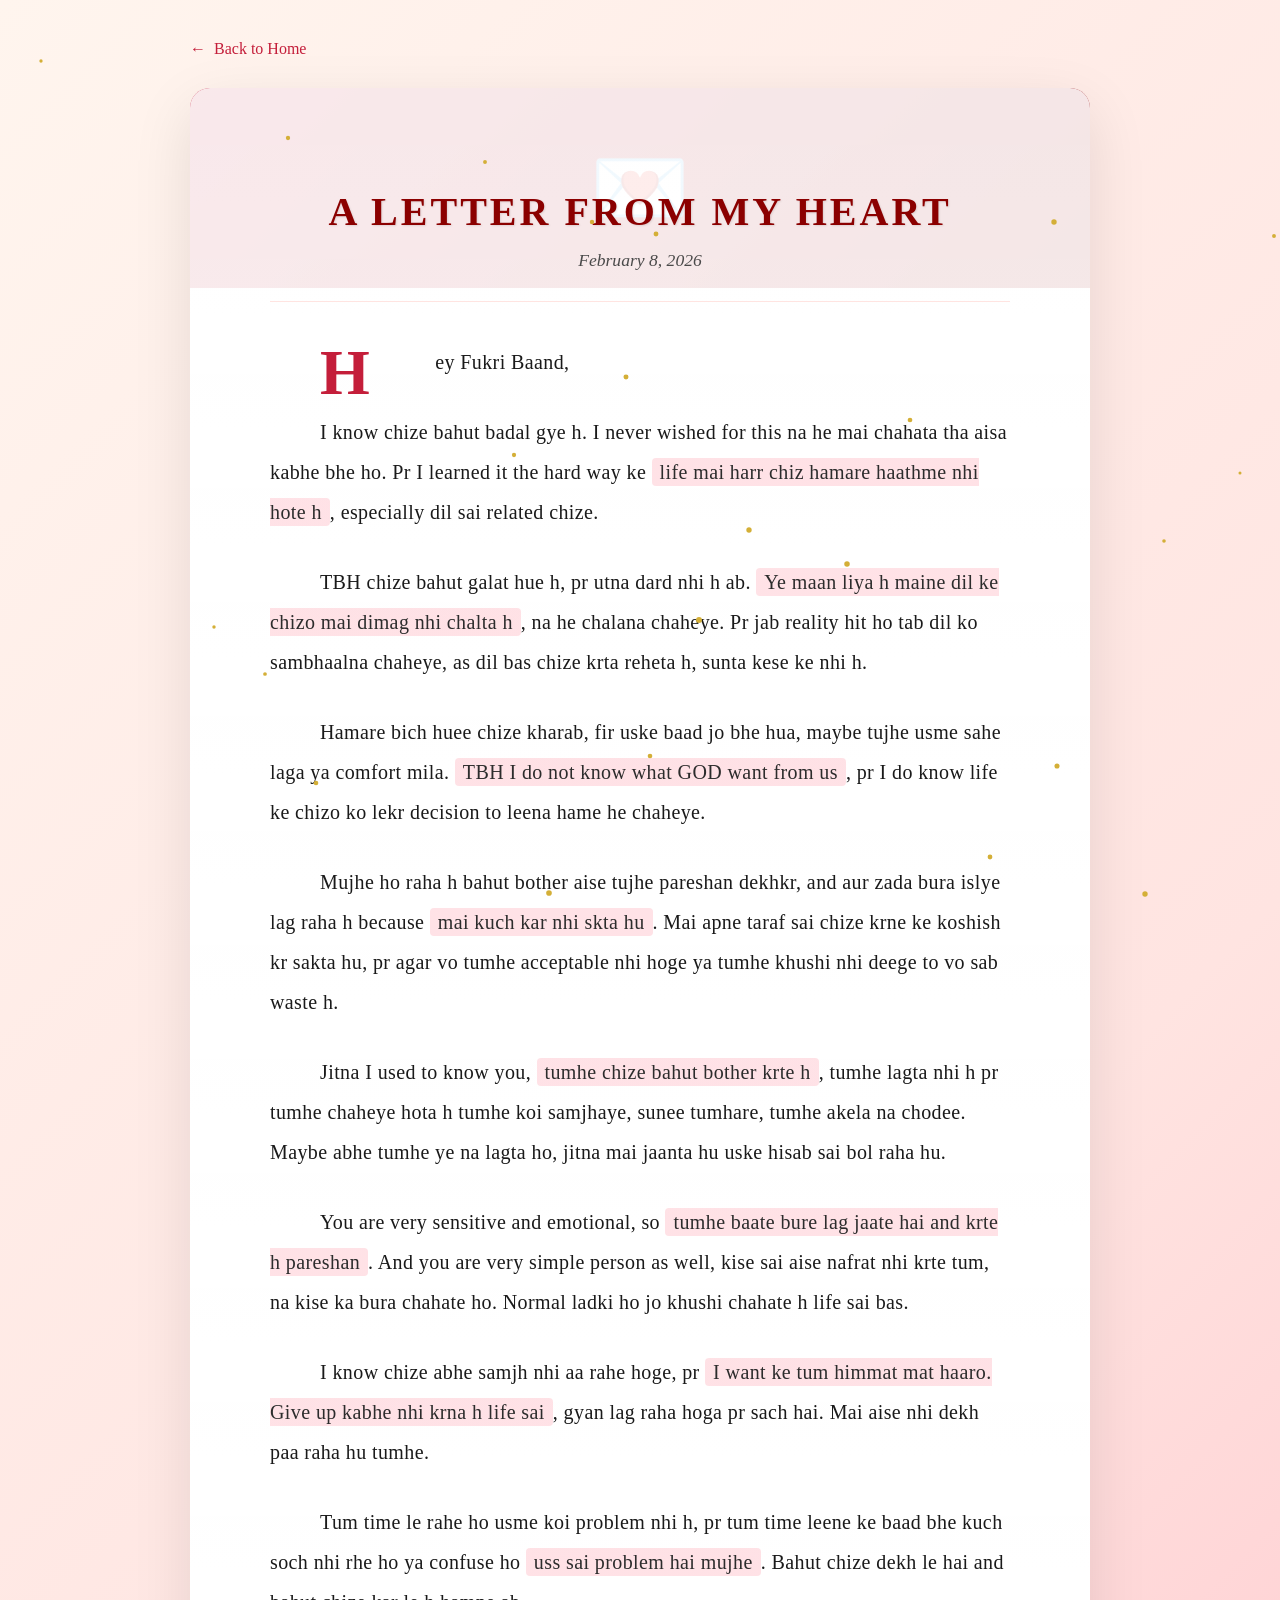
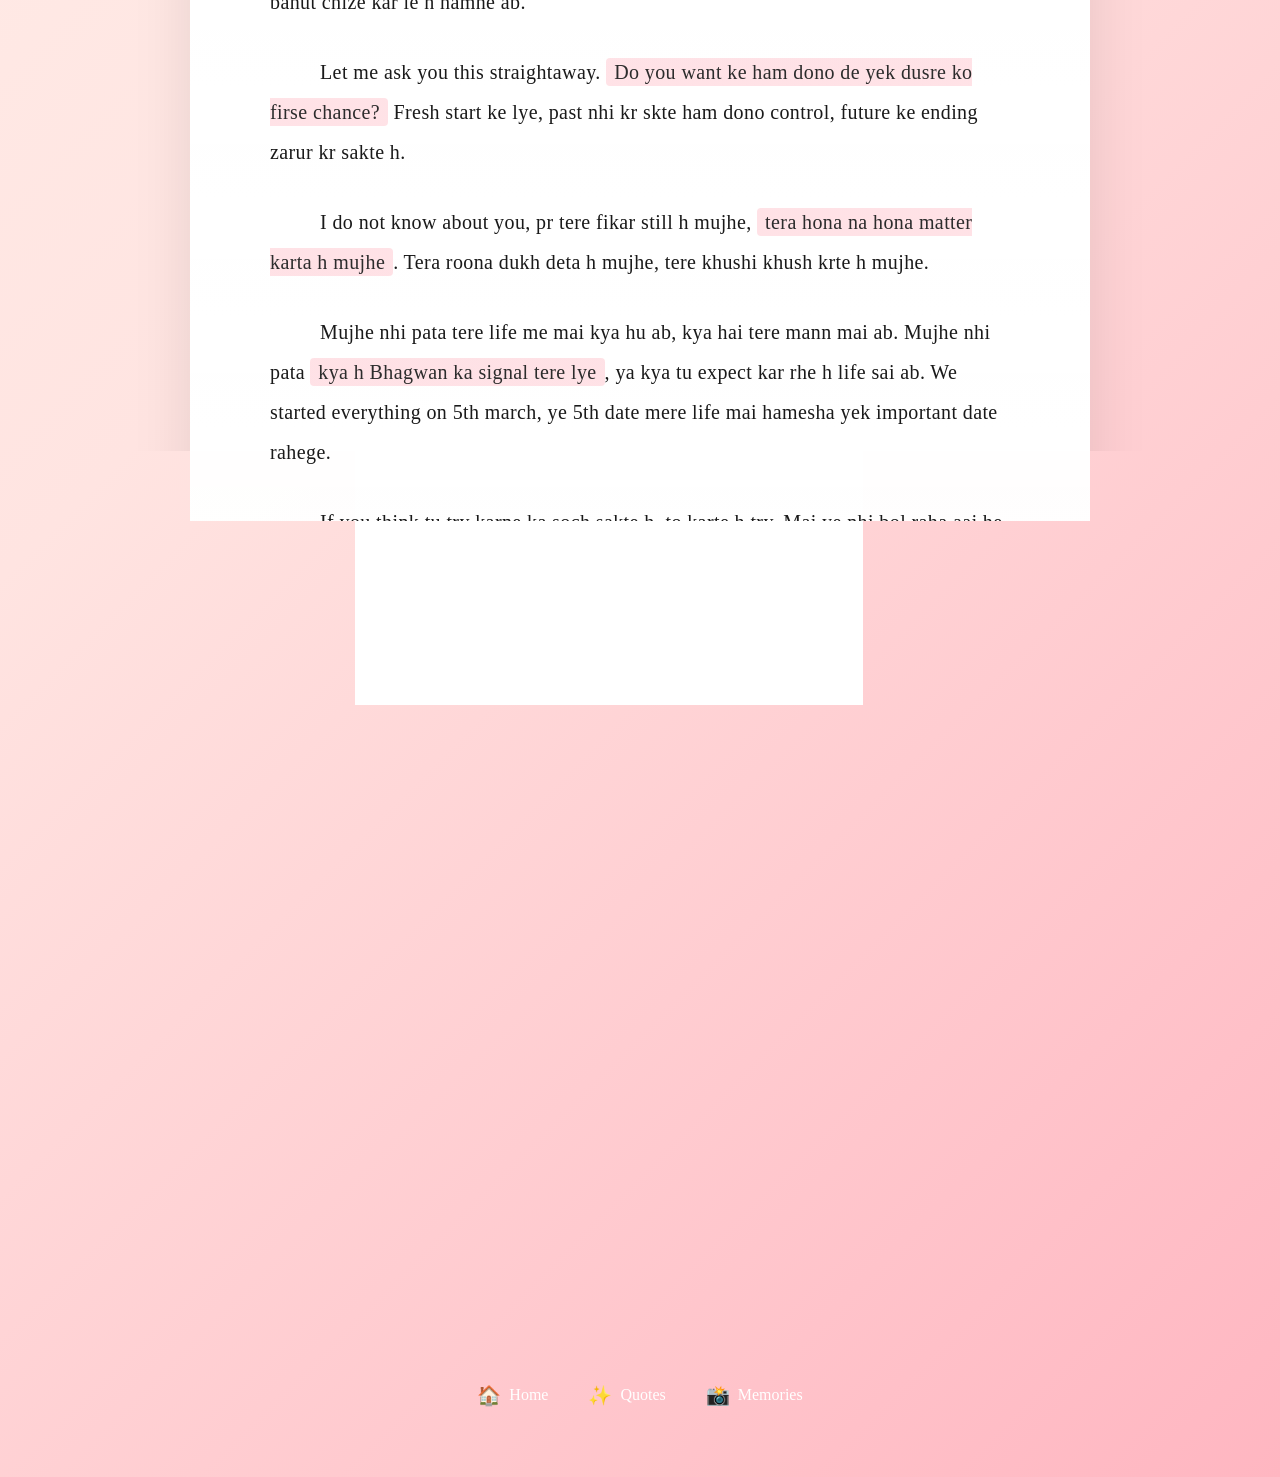
==== commit 291f4d28: "feat: Update letter content with personal message - Replaced letter content with new heartfelt messa" ====
--- a/letter.html
+++ b/letter.html
@@ -342,25 +342,35 @@
                 </div>
                 
                 <div class="letter-body">
-                    <p>My dearest,</p>
-                    
-                    <p>There are moments in life when words fail us, when language seems too small to capture what the heart feels. And yet, here I am, trying to put into words something that has transformed my entire world.</p>
-                    
-                    <p>From the very first moment our paths crossed, something shifted within me. It was as if the universe had been waiting for exactly this moment, for exactly this connection. <span class="highlight">You walked into my life and made it infinitely more beautiful.</span></p>
-                    
-                    <p>You are the smile that brightens my darkest days, the warmth that comforts me when the world feels cold. Your laughter is my favorite melody, and your presence is my greatest comfort. In you, I have found not just a companion, but a home.</p>
-                    
-                    <p>Life has a way of leading us down unexpected paths, and I am endlessly grateful that destiny chose to lead me to you. <span class="highlight">You have taught me what it means to truly care for someone, to want the best for them, to celebrate their joys and hold their sorrows.</span></p>
-                    
-                    <p>Every day with you feels like a gift. You make ordinary moments extraordinary, and you turn simple gestures into memories that I treasure forever. The way you look at me, the way we talk for hours without realizing time has passed, the silence that feels comfortable rather than awkward—these are the things I fall in love with over and over again.</p>
-                    
-                    <p>I want you to know that you are loved. Not just today, not just on special occasions, but every single moment of every single day. <span class="highlight">You are the first thought on my mind when I wake up and the last before I close my eyes.</span></p>
-                    
-                    <p>Whatever the future holds, I want to face it with you by my side. Through challenges and triumphs, through laughter and tears, through every chapter that life writes for us. You are my person, my heart's choice, my favorite what-if that became our beautiful reality.</p>
-                    
-                    <p>Thank you for being you. Thank you for choosing me. Thank you for making my world a better place just by being in it.</p>
-                    
-                    <p>Here's to us. Here's to every moment yet to come. Here's to a lifetime of creating beautiful memories together.</p>
+                    <p>Hey Fukri Baand,</p>
+                    
+                    <p>I know chize bahut badal gye h. I never wished for this na he mai chahata tha aisa kabhe bhe ho. Pr I learned it the hard way ke <span class="highlight">life mai harr chiz hamare haathme nhi hote h</span>, especially dil sai related chize.</p>
+                    
+                    <p>TBH chize bahut galat hue h, pr utna dard nhi h ab. <span class="highlight">Ye maan liya h maine dil ke chizo mai dimag nhi chalta h</span>, na he chalana chaheye. Pr jab reality hit ho tab dil ko sambhaalna chaheye, as dil bas chize krta reheta h, sunta kese ke nhi h.</p>
+                    
+                    <p>Hamare bich huee chize kharab, fir uske baad jo bhe hua, maybe tujhe usme sahe laga ya comfort mila. <span class="highlight">TBH I do not know what GOD want from us</span>, pr I do know life ke chizo ko lekr decision to leena hame he chaheye.</p>
+                    
+                    <p>Mujhe ho raha h bahut bother aise tujhe pareshan dekhkr, and aur zada bura islye lag raha h because <span class="highlight">mai kuch kar nhi skta hu</span>. Mai apne taraf sai chize krne ke koshish kr sakta hu, pr agar vo tumhe acceptable nhi hoge ya tumhe khushi nhi deege to vo sab waste h.</p>
+                    
+                    <p>Jitna I used to know you, <span class="highlight">tumhe chize bahut bother krte h</span>, tumhe lagta nhi h pr tumhe chaheye hota h tumhe koi samjhaye, sunee tumhare, tumhe akela na chodee. Maybe abhe tumhe ye na lagta ho, jitna mai jaanta hu uske hisab sai bol raha hu.</p>
+                    
+                    <p>You are very sensitive and emotional, so <span class="highlight">tumhe baate bure lag jaate hai and krte h pareshan</span>. And you are very simple person as well, kise sai aise nafrat nhi krte tum, na kise ka bura chahate ho. Normal ladki ho jo khushi chahate h life sai bas.</p>
+                    
+                    <p>I know chize abhe samjh nhi aa rahe hoge, pr <span class="highlight">I want ke tum himmat mat haaro. Give up kabhe nhi krna h life sai</span>, gyan lag raha hoga pr sach hai. Mai aise nhi dekh paa raha hu tumhe.</p>
+                    
+                    <p>Tum time le rahe ho usme koi problem nhi h, pr tum time leene ke baad bhe kuch soch nhi rhe ho ya confuse ho <span class="highlight">uss sai problem hai mujhe</span>. Bahut chize dekh le hai and bahut chize kar le h hamne ab.</p>
+                    
+                    <p>Let me ask you this straightaway. <span class="highlight">Do you want ke ham dono de yek dusre ko firse chance?</span> Fresh start ke lye, past nhi kr skte ham dono control, future ke ending zarur kr sakte h.</p>
+                    
+                    <p>I do not know about you, pr tere fikar still h mujhe, <span class="highlight">tera hona na hona matter karta h mujhe</span>. Tera roona dukh deta h mujhe, tere khushi khush krte h mujhe.</p>
+                    
+                    <p>Mujhe nhi pata tere life me mai kya hu ab, kya hai tere mann mai ab. Mujhe nhi pata <span class="highlight">kya h Bhagwan ka signal tere lye</span>, ya kya tu expect kar rhe h life sai ab. We started everything on 5th march, ye 5th date mere life mai hamesha yek important date rahege.</p>
+                    
+                    <p>If you think tu try karne ka soch sakte h, to karte h try. Mai ye nhi bol raha aaj he sab sahe hoga, pr karege dono koshish to zarur ho sakta h. <span class="highlight">5th march 2026 tk he krke dekh leete h chize</span>, uss din fir tu mujhe aage ka decision bata deyo.</p>
+                    
+                    <p>Jo tujhe sahe lage, jisme tujhe tere khushi lage vo kar. Kuch shuru krne ko nhi bol raha hu, kuch karna h to <span class="highlight">koshish to krne padege</span>. Dono 5th march tk krke dekh leete h chize.</p>
+                    
+                    <p>Bahut kuch dekh liya h hamne, life ne bahut kuch kr liya h hamare sath, ab apne life ke lye he kuch karke dekh leete h. <span class="highlight">Jo tumhara decision ho mujhe bata dena</span>. Pr mujse discuss zarur karo yek baare ye. I will wait for your message.</p>
                     
                     <div class="letter-signature">
                         <span class="signature-line"></span>
@@ -369,7 +379,7 @@
                 </div>
                 
                 <div class="letter-footer">
-                    <p class="footer-quote">"The greatest thing you'll ever learn is just to love and be loved in return."</p>
+                    <p class="footer-quote">"Life ke chizo ko lekr decision to leena hame he chaheye."</p>
                     <div class="hearts-row">💕 💗 💖 💓 💘</div>
                 </div>
             </div>
--- a/styles.css
+++ b/styles.css
@@ -294,6 +294,18 @@
 .btn-secondary:hover {
     background: var(--soft-pink);
     transform: translateY(-3px);
+}
+
+.btn-tertiary {
+    background: linear-gradient(135deg, #fff5ee, #ffe4e1);
+    color: var(--deep-red);
+    border: 2px solid var(--soft-pink);
+}
+
+.btn-tertiary:hover {
+    background: var(--light-pink);
+    transform: translateY(-3px);
+    box-shadow: 0 5px 20px rgba(255, 182, 193, 0.4);
 }
 
 .btn-icon {
